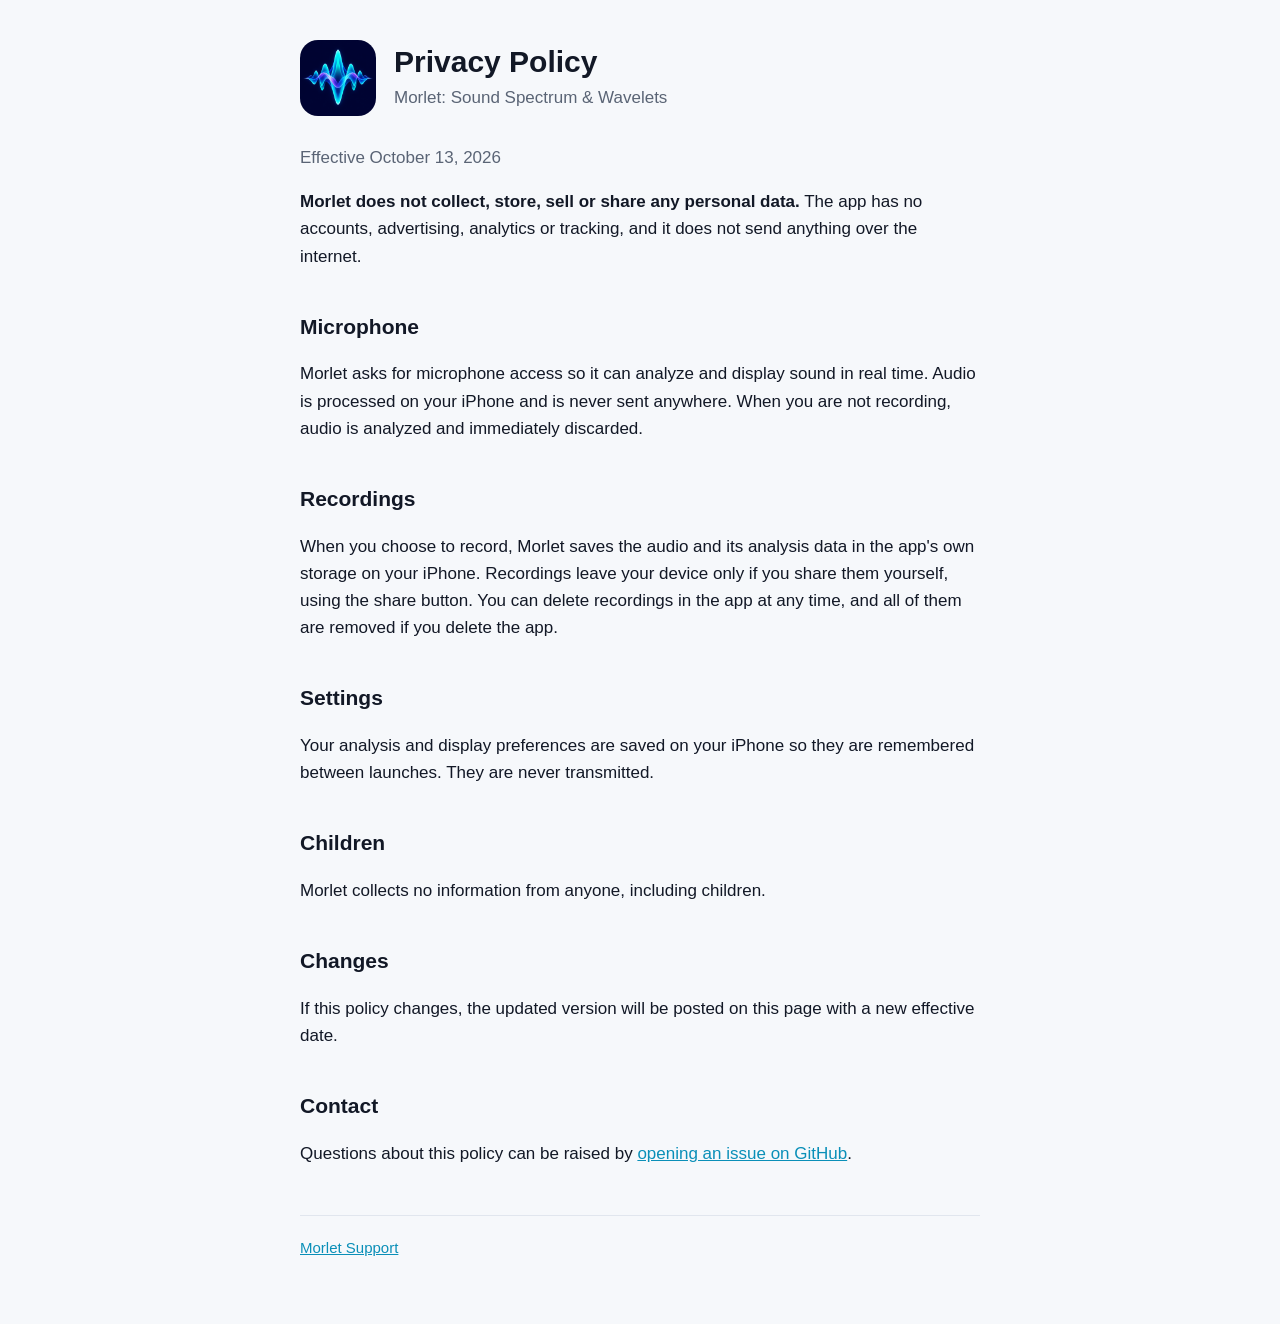
==== privacy.html @ c0e9b20e "Add Morlet support page and privacy policy Static pages for GitHub Pages: a support page with gettin" ====
<!doctype html>
<html lang="en">
<head>
  <meta charset="utf-8">
  <meta name="viewport" content="width=device-width, initial-scale=1">
  <title>Morlet Privacy Policy</title>
  <meta name="description" content="Privacy policy for Morlet: Sound Spectrum & Wavelets. Morlet collects no personal data.">
  <link rel="icon" href="icon.png">
  <link rel="stylesheet" href="style.css">
</head>
<body>
<main>
  <header>
    <img src="icon.png" alt="Morlet app icon">
    <div>
      <h1>Privacy Policy</h1>
      <p class="tagline">Morlet: Sound Spectrum &amp; Wavelets</p>
    </div>
  </header>

  <p class="muted">Effective October 13, 2026</p>

  <p><strong>Morlet does not collect, store, sell or share any personal data.</strong> The app has no accounts, advertising, analytics or tracking, and it does not send anything over the internet.</p>

  <h2>Microphone</h2>
  <p>Morlet asks for microphone access so it can analyze and display sound in real time. Audio is processed on your iPhone and is never sent anywhere. When you are not recording, audio is analyzed and immediately discarded.</p>

  <h2>Recordings</h2>
  <p>When you choose to record, Morlet saves the audio and its analysis data in the app's own storage on your iPhone. Recordings leave your device only if you share them yourself, using the share button. You can delete recordings in the app at any time, and all of them are removed if you delete the app.</p>

  <h2>Settings</h2>
  <p>Your analysis and display preferences are saved on your iPhone so they are remembered between launches. They are never transmitted.</p>

  <h2>Children</h2>
  <p>Morlet collects no information from anyone, including children.</p>

  <h2>Changes</h2>
  <p>If this policy changes, the updated version will be posted on this page with a new effective date.</p>

  <h2>Contact</h2>
  <p>Questions about this policy can be raised by <a href="https://github.com/evanwellmeyer/morlet-support/issues">opening an issue on GitHub</a>.</p>

  <nav>
    <a href="index.html">Morlet Support</a>
  </nav>
</main>
</body>
</html>
---- style.css ----
:root {
  --background: #f6f8fb;
  --surface: #ffffff;
  --text: #121826;
  --muted: #5a6475;
  --accent: #0a8fb8;
  --border: #e1e6ee;
}

@media (prefers-color-scheme: dark) {
  :root {
    --background: #060b14;
    --surface: #0d1522;
    --text: #e8edf5;
    --muted: #93a0b4;
    --accent: #35d0f5;
    --border: #1c2737;
  }
}

* { box-sizing: border-box; }

body {
  margin: 0;
  background: var(--background);
  color: var(--text);
  font: 17px/1.6 -apple-system, BlinkMacSystemFont, "SF Pro Text", "Helvetica Neue", Arial, sans-serif;
}

main {
  max-width: 720px;
  margin: 0 auto;
  padding: 40px 20px 64px;
}

header {
  display: flex;
  align-items: center;
  gap: 18px;
  margin-bottom: 28px;
}

header img {
  width: 76px;
  height: 76px;
  border-radius: 18px;
  flex-shrink: 0;
}

h1 {
  margin: 0;
  font-size: 30px;
  line-height: 1.2;
}

.tagline {
  margin: 4px 0 0;
  color: var(--muted);
}

h2 {
  margin: 40px 0 10px;
  font-size: 21px;
}

h3 {
  margin: 22px 0 4px;
  font-size: 17px;
}

p, li { color: var(--text); }

.muted { color: var(--muted); }

a { color: var(--accent); }

ul { padding-left: 22px; }

.card {
  background: var(--surface);
  border: 1px solid var(--border);
  border-radius: 14px;
  padding: 4px 20px 16px;
  margin-top: 12px;
}

nav {
  margin-top: 48px;
  padding-top: 20px;
  border-top: 1px solid var(--border);
  color: var(--muted);
  font-size: 15px;
}

code {
  font-family: ui-monospace, "SF Mono", Menlo, monospace;
  font-size: 0.9em;
}
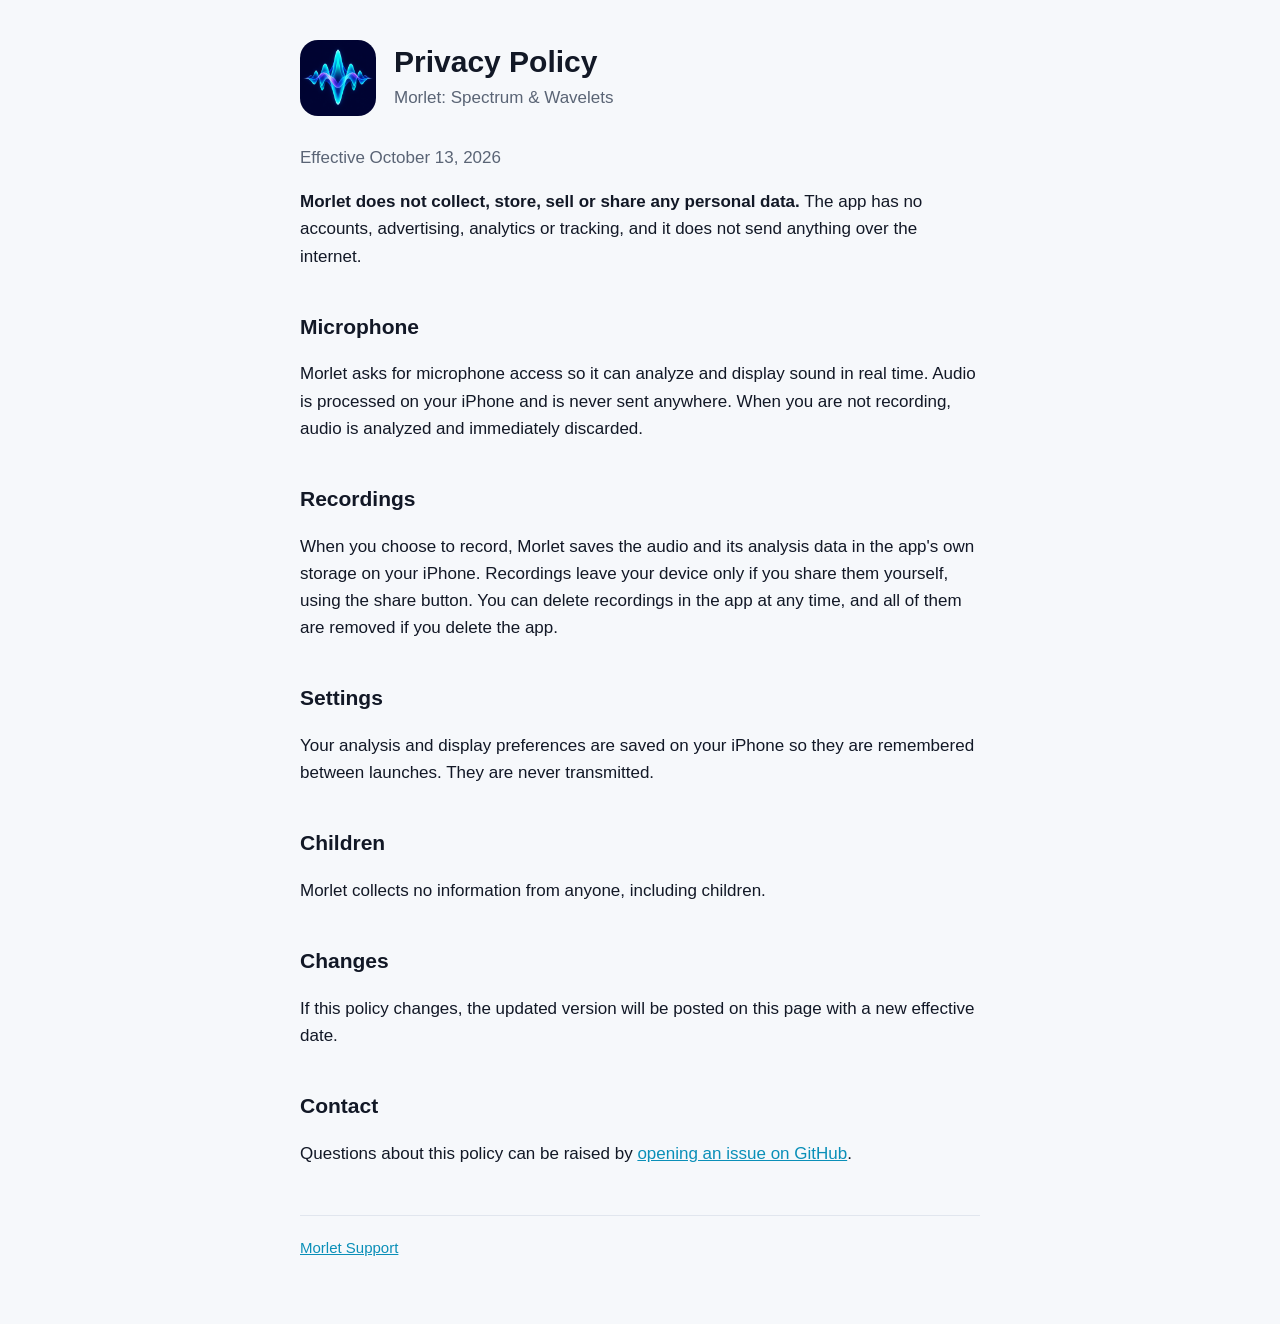
==== commit 558f49e9: "Use the App Store name Morlet: Spectrum & Wavelets" ====
--- a/privacy.html
+++ b/privacy.html
@@ -4,7 +4,7 @@
   <meta charset="utf-8">
   <meta name="viewport" content="width=device-width, initial-scale=1">
   <title>Morlet Privacy Policy</title>
-  <meta name="description" content="Privacy policy for Morlet: Sound Spectrum & Wavelets. Morlet collects no personal data.">
+  <meta name="description" content="Privacy policy for Morlet: Spectrum & Wavelets. Morlet collects no personal data.">
   <link rel="icon" href="icon.png">
   <link rel="stylesheet" href="style.css">
 </head>
@@ -14,7 +14,7 @@
     <img src="icon.png" alt="Morlet app icon">
     <div>
       <h1>Privacy Policy</h1>
-      <p class="tagline">Morlet: Sound Spectrum &amp; Wavelets</p>
+      <p class="tagline">Morlet: Spectrum &amp; Wavelets</p>
     </div>
   </header>
 
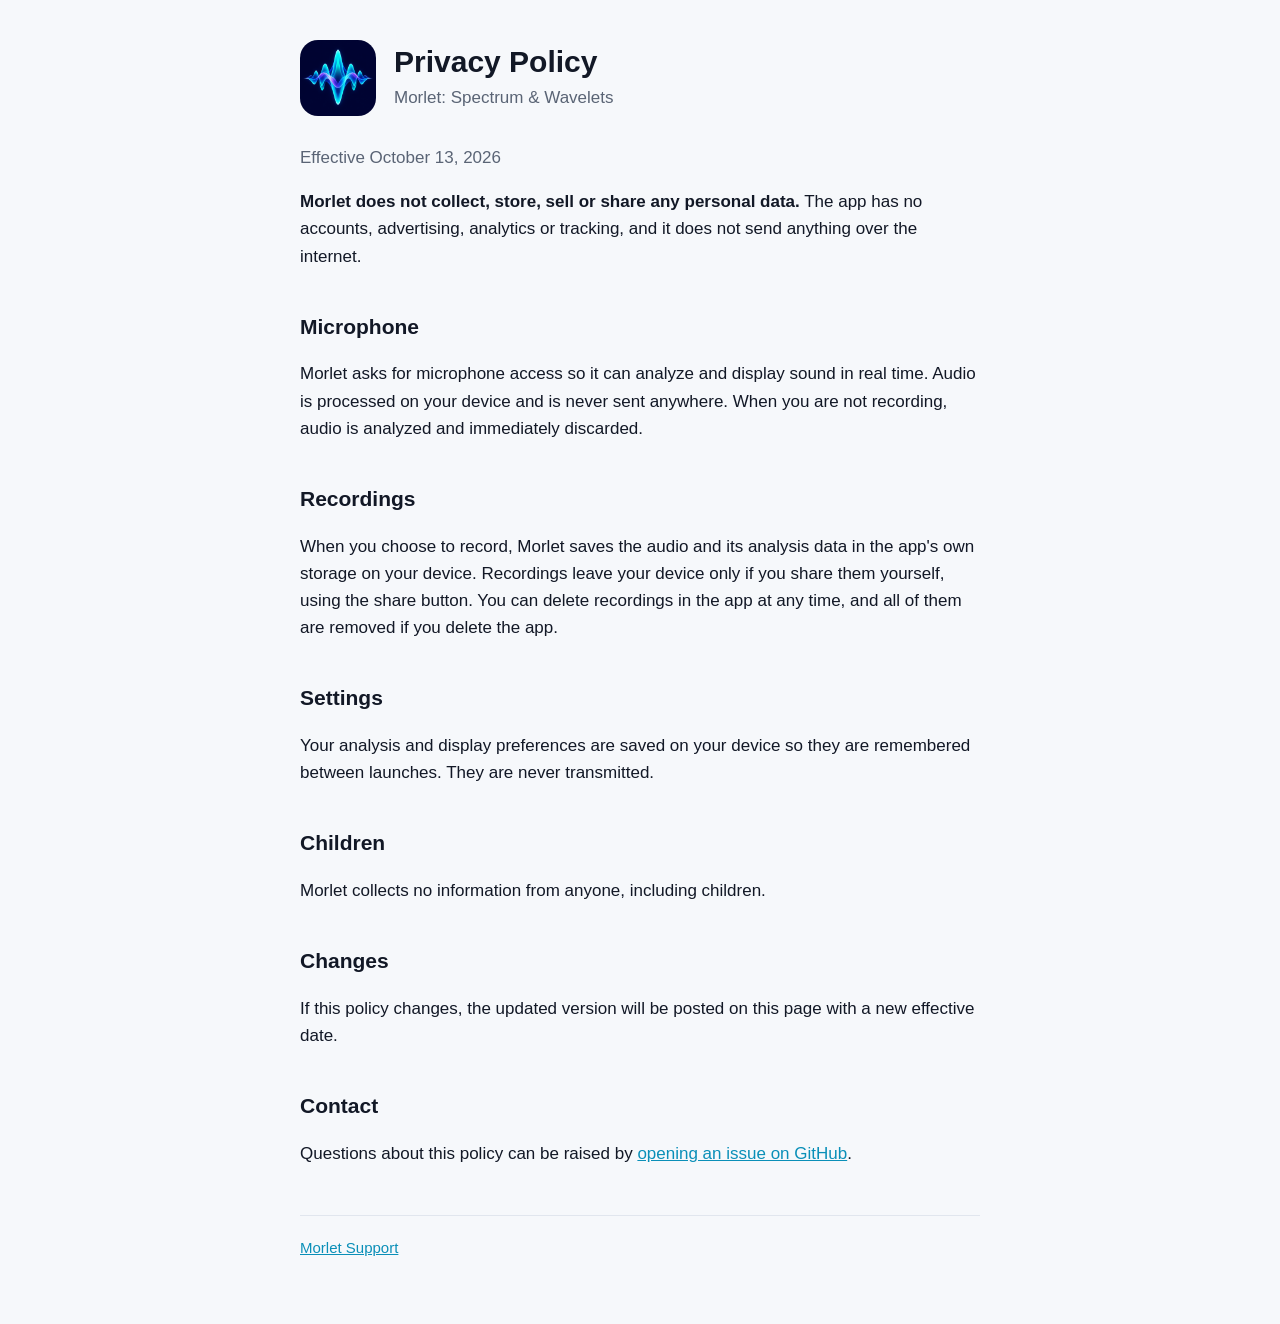
==== commit 9fac7c05: "Mention iPad on support and privacy pages" ====
--- a/privacy.html
+++ b/privacy.html
@@ -23,13 +23,13 @@
   <p><strong>Morlet does not collect, store, sell or share any personal data.</strong> The app has no accounts, advertising, analytics or tracking, and it does not send anything over the internet.</p>
 
   <h2>Microphone</h2>
-  <p>Morlet asks for microphone access so it can analyze and display sound in real time. Audio is processed on your iPhone and is never sent anywhere. When you are not recording, audio is analyzed and immediately discarded.</p>
+  <p>Morlet asks for microphone access so it can analyze and display sound in real time. Audio is processed on your device and is never sent anywhere. When you are not recording, audio is analyzed and immediately discarded.</p>
 
   <h2>Recordings</h2>
-  <p>When you choose to record, Morlet saves the audio and its analysis data in the app's own storage on your iPhone. Recordings leave your device only if you share them yourself, using the share button. You can delete recordings in the app at any time, and all of them are removed if you delete the app.</p>
+  <p>When you choose to record, Morlet saves the audio and its analysis data in the app's own storage on your device. Recordings leave your device only if you share them yourself, using the share button. You can delete recordings in the app at any time, and all of them are removed if you delete the app.</p>
 
   <h2>Settings</h2>
-  <p>Your analysis and display preferences are saved on your iPhone so they are remembered between launches. They are never transmitted.</p>
+  <p>Your analysis and display preferences are saved on your device so they are remembered between launches. They are never transmitted.</p>
 
   <h2>Children</h2>
   <p>Morlet collects no information from anyone, including children.</p>
